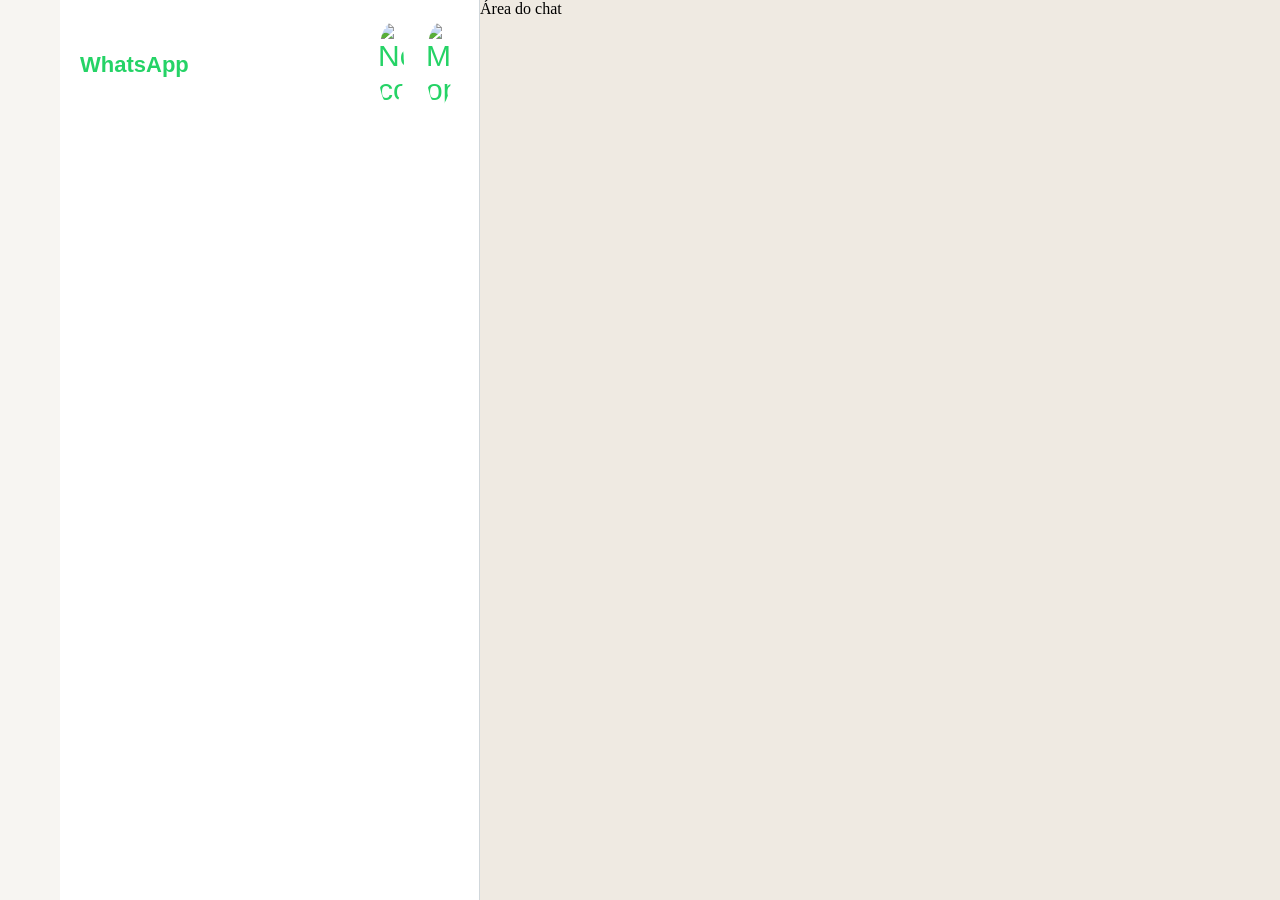
==== Atividade WhatsApp Web/index.html @ bd29b07e "layout aside nova conversa e 3 pontos" ====
<!DOCTYPE html>
<html lang="pt-br">
<head>
  <meta charset="UTF-8">
  <title>WhatsApp Web</title>
  <link rel="stylesheet" href="style.css">
</head>
<body>

  <nav>
    <div class="container-nav">
        <img src="./assets/icons/messages.svg" alt="">
        <img src="./assets/icons/status.svg" alt="">
        <img src="./assets/icons/newsletter.svg" alt="">
        <img src="./assets/icons/community.svg" alt="">
    </div>
    <div class="container-nav">
        <img src="./assets/icons/settings.svg" alt="">
        <img src="./assets/imgs/150.jpeg" alt="">
    </div>
  </nav>

  <aside>
    <div class="header-lista">
      <h1>WhatsApp</h1>
      <div class="icones-header">
          <img src="./assets/icons/new-chat.svg" alt="Nova conversa">
          <img src="./assets/icons/more-settings.svg" alt="Mais opções">
      </div>      
    </div>
  </aside>

  <main>
    Área do chat
  </main>

</body>
</html>
---- Atividade WhatsApp Web/style.css ----
* {
  margin: 0;
  padding: 0;
  text-decoration: none;
  box-sizing: border-box;
}

img {
  display: block;
  max-width: 100%;
}

body {
  height: 100dvh;
  display: grid;
  grid-template-columns: 60px minmax(280px, 420px) 1fr;
  grid-template-rows: 1fr;
  grid-template-areas:
    "icones lista chat";
}

nav {
  grid-area: icones;
  background-color: #F7F5F2;
  display: flex;
  flex-direction: column;
  justify-content: space-between;
  padding: 10px;
}

.container-nav {
  display: flex;
  flex-direction: column;
  justify-content: space-between;
  align-items: center;
  gap: 20px;
}

.container-nav > img:hover {
  background-color: #a9a9a993;
}

.container-nav > img {
  width: 40px;
  border-radius: 100%;
  padding: 7px;
}

aside {
  grid-area: lista;
  background-color: #ffffff;
  border-right: 1px solid #d1d7db;
  font-size: 30px;
  font-family: "Helvetica Neue", Helvetica, Arial, sans-serif;
  color: #25D366;
}

.header-lista {
  display: flex;
  justify-content: space-between;
  align-items: center;
  padding: 16px 20px;
}

.header-lista h1 {
  color: #25d366;
  font-size: 22px;
  font-weight: 600;
}

.icones-header {
  display: flex;
  align-items: center;
  gap: 8px;
}

.icones-header img {
  width: 40px;
  padding: 7px;
  border-radius: 100%;
  cursor: pointer;
}

.icones-header img:hover {
  background-color: #a9a9a993;
}

main {
  grid-area: chat;
  background-color: #efeae2;
}

@media (max-width: 800px) {
  body {
    grid-template-columns: 1fr;
    grid-template-rows: 50px 1fr;
    grid-template-areas:
      "icones"
      "chat";
  }

  aside {
    display: none;
  }
}
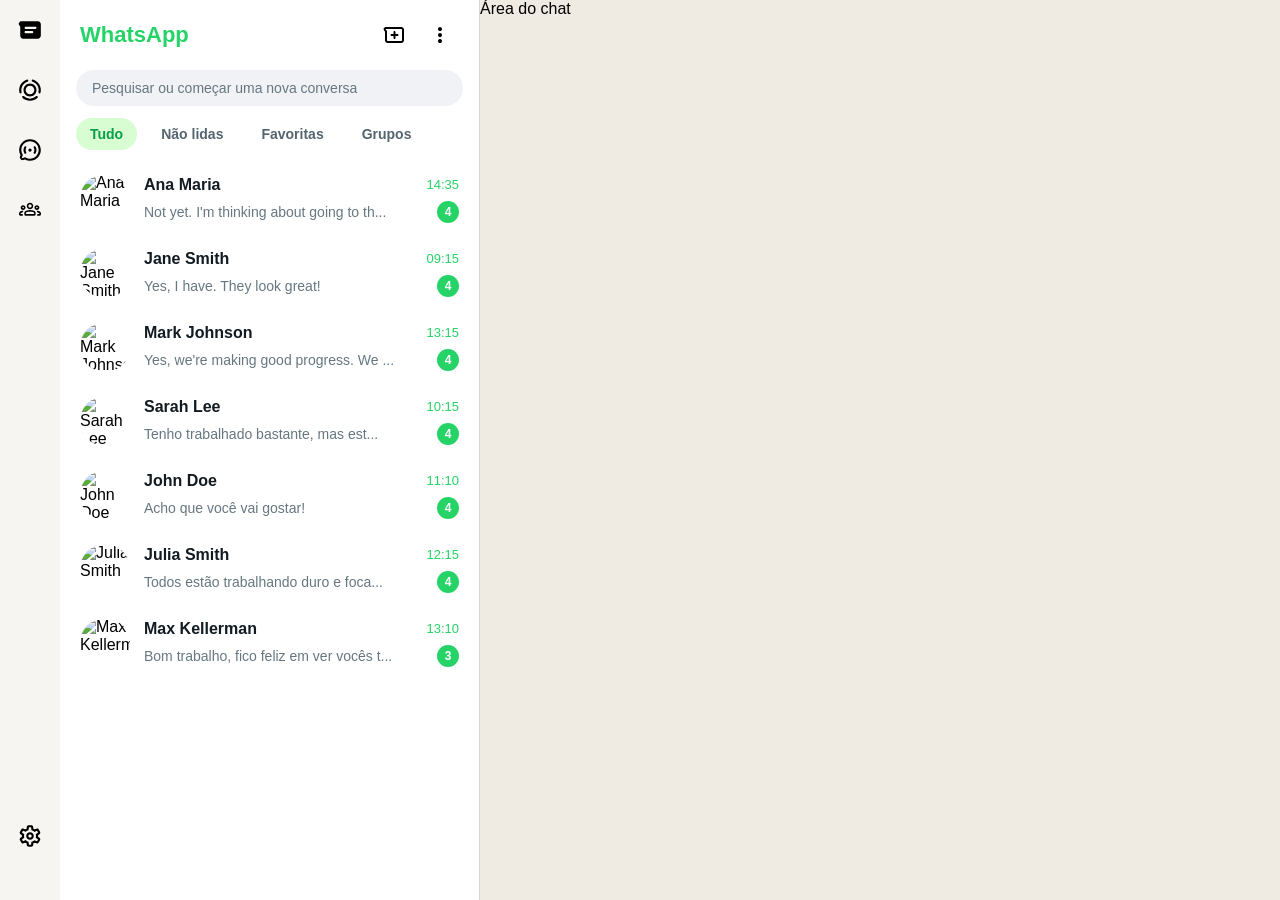
==== commit 9ba865e5: "conversas arrumar imagem" ====
--- a/Atividade WhatsApp Web/index.html
+++ b/Atividade WhatsApp Web/index.html
@@ -22,12 +22,84 @@
 
   <aside>
     <div class="header-lista">
-      <h1>WhatsApp</h1>
-      <div class="icones-header">
-          <img src="./assets/icons/new-chat.svg" alt="Nova conversa">
-          <img src="./assets/icons/more-settings.svg" alt="Mais opções">
-      </div>      
+        <h1>WhatsApp</h1>
+        <div class="icones-header">
+            <img src="./assets/icons/new-chat.svg" alt="Nova conversa">
+            <img src="./assets/icons/more-settings.svg" alt="Mais opções">
+        </div>
     </div>
+
+    <div class="container-busca">
+        <input type="text" placeholder="Pesquisar ou começar uma nova conversa">
+    </div>
+
+    <div class="tabs">
+        <button class="tab tab-ativa">Tudo</button>
+        <button class="tab">Não lidas</button>
+        <button class="tab">Favoritas</button>
+        <button class="tab">Grupos</button>
+    </div>
+
+    <div class="lista-conversas">
+
+        <div class="conversa">
+            <img class="avatar" src="./assets/imgs/ana-maria.jpeg" alt="Ana Maria">
+            <h3 class="nome">Ana Maria</h3>
+            <span class="hora">14:35</span>
+            <p class="mensagem">Not yet. I'm thinking about going to th...</p>
+            <span class="badge">4</span>
+        </div>
+
+        <div class="conversa">
+            <img class="avatar" src="./assets/imgs/jane-smith.jpeg" alt="Jane Smith">
+            <h3 class="nome">Jane Smith</h3>
+            <span class="hora">09:15</span>
+            <p class="mensagem">Yes, I have. They look great!</p>
+            <span class="badge">4</span>
+        </div>
+
+        <div class="conversa">
+            <img class="avatar" src="./assets/imgs/mark-johnson.jpeg" alt="Mark Johnson">
+            <h3 class="nome">Mark Johnson</h3>
+            <span class="hora">13:15</span>
+            <p class="mensagem">Yes, we're making good progress. We ...</p>
+            <span class="badge">4</span>
+        </div>
+
+        <div class="conversa">
+            <img class="avatar" src="./assets/imgs/sarah-lee.jpeg" alt="Sarah Lee">
+            <h3 class="nome">Sarah Lee</h3>
+            <span class="hora">10:15</span>
+            <p class="mensagem">Tenho trabalhado bastante, mas est...</p>
+            <span class="badge">4</span>
+        </div>
+
+        <div class="conversa">
+            <img class="avatar" src="./assets/imgs/john-doe.jpeg" alt="John Doe">
+            <h3 class="nome">John Doe</h3>
+            <span class="hora">11:10</span>
+            <p class="mensagem">Acho que você vai gostar!</p>
+            <span class="badge">4</span>
+        </div>
+
+        <div class="conversa">
+            <img class="avatar" src="./assets/imgs/julia-smith.jpeg" alt="Julia Smith">
+            <h3 class="nome">Julia Smith</h3>
+            <span class="hora">12:15</span>
+            <p class="mensagem">Todos estão trabalhando duro e foca...</p>
+            <span class="badge">4</span>
+        </div>
+
+        <div class="conversa">
+            <img class="avatar" src="./assets/imgs/max-kellerman.jpeg" alt="Max Kellerman">
+            <h3 class="nome">Max Kellerman</h3>
+            <span class="hora">13:10</span>
+            <p class="mensagem">Bom trabalho, fico feliz em ver vocês t...</p>
+            <span class="badge">3</span>
+        </div>
+
+    </div>
+
   </aside>
 
   <main>
--- a/Atividade WhatsApp Web/style.css
+++ b/Atividade WhatsApp Web/style.css
@@ -3,6 +3,7 @@
   padding: 0;
   text-decoration: none;
   box-sizing: border-box;
+  font-family: Arial, Helvetica, sans-serif;
 }
 
 img {
@@ -19,20 +20,21 @@
     "icones lista chat";
 }
 
+/* ===== NAV (coluna de ícones) ===== */
+
 nav {
   grid-area: icones;
   background-color: #F7F5F2;
-  display: flex;
-  flex-direction: column;
-  justify-content: space-between;
+  display: grid;
+  grid-template-rows: 1fr auto;
   padding: 10px;
 }
 
 .container-nav {
-  display: flex;
-  flex-direction: column;
-  justify-content: space-between;
-  align-items: center;
+  display: grid;
+  grid-auto-flow: row;
+  justify-items: center;
+  align-content: start;
   gap: 20px;
 }
 
@@ -45,19 +47,21 @@
   border-radius: 100%;
   padding: 7px;
 }
+
+/* ===== ASIDE (lista de conversas) ===== */
 
 aside {
   grid-area: lista;
   background-color: #ffffff;
   border-right: 1px solid #d1d7db;
-  font-size: 30px;
-  font-family: "Helvetica Neue", Helvetica, Arial, sans-serif;
-  color: #25D366;
+  display: grid;
+  grid-template-rows: auto auto auto 1fr;
+  overflow: hidden;
 }
 
 .header-lista {
-  display: flex;
-  justify-content: space-between;
+  display: grid;
+  grid-template-columns: 1fr auto;
   align-items: center;
   padding: 16px 20px;
 }
@@ -69,13 +73,14 @@
 }
 
 .icones-header {
-  display: flex;
+  display: grid;
+  grid-auto-flow: column;
   align-items: center;
   gap: 8px;
 }
 
 .icones-header img {
-  width: 40px;
+  width: 40;
   padding: 7px;
   border-radius: 100%;
   cursor: pointer;
@@ -84,6 +89,122 @@
 .icones-header img:hover {
   background-color: #a9a9a993;
 }
+
+.container-busca {
+  display: grid;
+  padding: 0 16px 12px 16px;
+}
+
+.container-busca input {
+  border: none;
+  outline: none;
+  background-color: #f0f2f5;
+  border-radius: 20px;
+  padding: 10px 16px;
+  font-size: 14px;
+  color: #111b21;
+}
+
+.container-busca input::placeholder {
+  color: #667781;
+}
+
+.tabs {
+  display: grid;
+  grid-auto-flow: column;
+  justify-content: start;
+  gap: 10px;
+  padding: 0 16px 12px 16px;
+}
+
+.tab {
+  border: none;
+  background-color: transparent;
+  color: #54656f;
+  font-size: 14px;
+  font-weight: 600;
+  padding: 8px 14px;
+  border-radius: 20px;
+  cursor: pointer;
+}
+
+.tab-ativa {
+  background-color: #d9fdd3;
+  color: #08a047;
+}
+
+.lista-conversas {
+  display: grid;
+  grid-auto-rows: max-content;
+  overflow-y: auto;
+}
+
+.conversa {
+  display: grid;
+  grid-template-columns: 50px 1fr auto;
+  grid-template-rows: auto auto;
+  grid-template-areas:
+    "avatar nome hora"
+    "avatar mensagem badge";
+  column-gap: 14px;
+  row-gap: 4px;
+  padding: 12px 20px;
+  align-items: center;
+  cursor: pointer;
+}
+
+.conversa:hover {
+  background-color: #f5f5f5;
+}
+
+.conversa .avatar {
+  grid-area: avatar;
+  grid-row: 1 / 3;
+  width: 50px;
+  height: 50px;
+  border-radius: 100%;
+  object-fit: cover;
+  align-self: center;
+}
+
+.conversa .nome {
+  grid-area: nome;
+  font-size: 16px;
+  font-weight: 600;
+  color: #111b21;
+}
+
+.conversa .hora {
+  grid-area: hora;
+  font-size: 13px;
+  color: #25d366;
+  justify-self: end;
+}
+
+.conversa .mensagem {
+  grid-area: mensagem;
+  font-size: 14px;
+  color: #667781;
+  overflow: hidden;
+  text-overflow: ellipsis;
+  white-space: nowrap;
+}
+
+.conversa .badge {
+  grid-area: badge;
+  justify-self: end;
+  background-color: #25d366;
+  color: #ffffff;
+  font-size: 12px;
+  font-weight: 600;
+  width: 22px;
+  height: 22px;
+  border-radius: 100%;
+  display: grid;
+  place-items: center;
+}
+
+/* ===== MAIN (área do chat) ===== */
 
 main {
   grid-area: chat;
@@ -102,4 +223,4 @@
   aside {
     display: none;
   }
-}+}
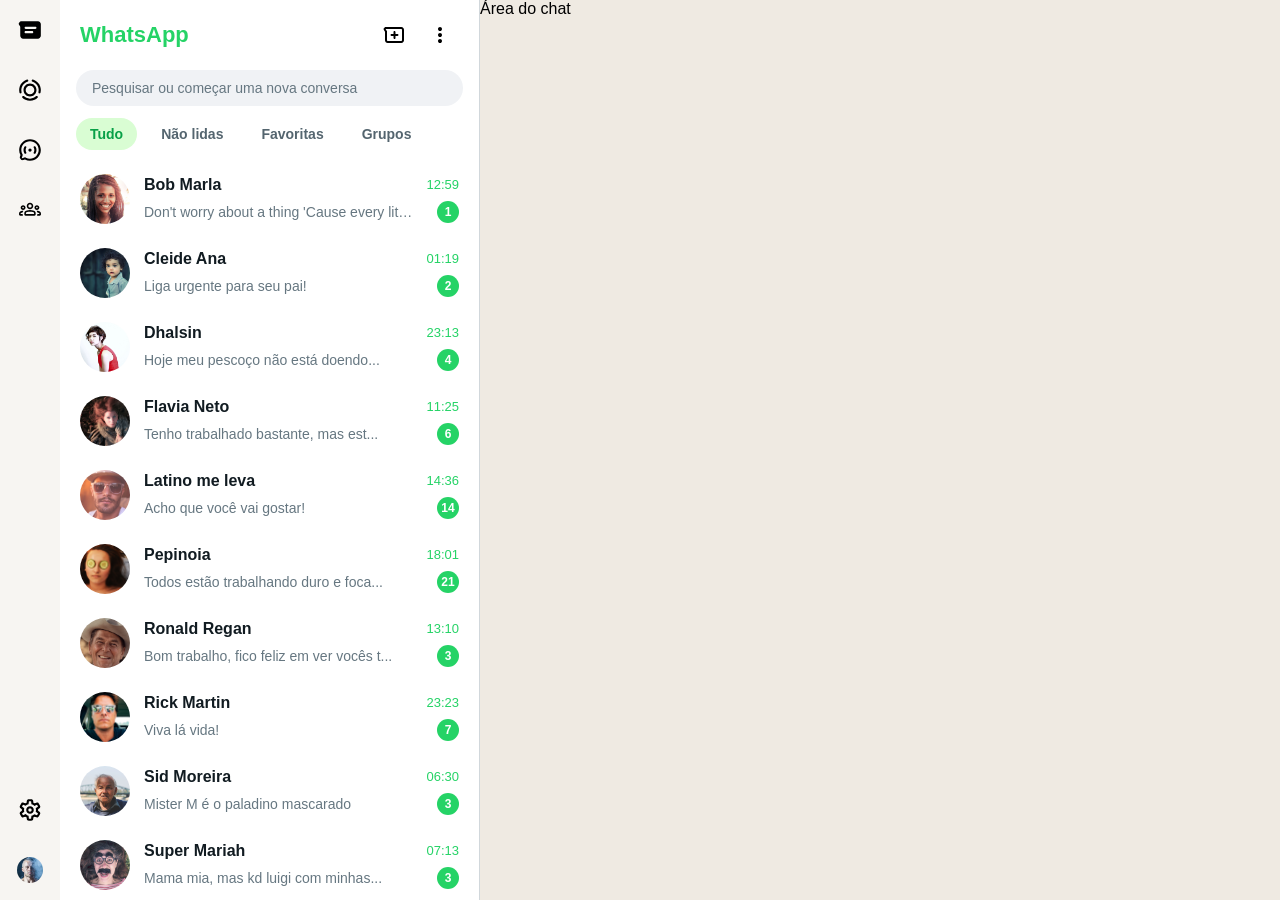
==== commit 58f1b93a: "Correcao das imagens, textos, qtde msg," ====
--- a/Atividade WhatsApp Web/index.html
+++ b/Atividade WhatsApp Web/index.html
@@ -16,7 +16,7 @@
     </div>
     <div class="container-nav">
         <img src="./assets/icons/settings.svg" alt="">
-        <img src="./assets/imgs/150.jpeg" alt="">
+        <img src="./assets/imgs/Dono_WhatsApp.jpg" alt="Dono do WhatsApp">
     </div>
   </nav>
 
@@ -43,58 +43,82 @@
     <div class="lista-conversas">
 
         <div class="conversa">
-            <img class="avatar" src="./assets/imgs/ana-maria.jpeg" alt="Ana Maria">
-            <h3 class="nome">Ana Maria</h3>
-            <span class="hora">14:35</span>
-            <p class="mensagem">Not yet. I'm thinking about going to th...</p>
+            <img class="avatar" src="./assets/imgs/Bob_Marla.jpg" alt="Bob Marla">
+            <h3 class="nome">Bob Marla</h3>
+            <span class="hora">12:59</span>
+            <p class="mensagem">Don't worry about a thing 'Cause every little...</p>
+            <span class="badge">1</span>
+        </div>
+
+        <div class="conversa">
+            <img class="avatar" src="./assets/imgs/Cleide_Ana.jpg" alt="Cleide Ana">
+            <h3 class="nome">Cleide Ana</h3>
+            <span class="hora">01:19</span>
+            <p class="mensagem">Liga urgente para seu pai!</p>
+            <span class="badge">2</span>
+        </div>
+
+        <div class="conversa">
+            <img class="avatar" src="./assets/imgs/Dhalsin.jpg" alt="Dhalsin">
+            <h3 class="nome">Dhalsin</h3>
+            <span class="hora">23:13</span>
+            <p class="mensagem">Hoje meu pescoço não está doendo...</p>
             <span class="badge">4</span>
         </div>
 
         <div class="conversa">
-            <img class="avatar" src="./assets/imgs/jane-smith.jpeg" alt="Jane Smith">
-            <h3 class="nome">Jane Smith</h3>
-            <span class="hora">09:15</span>
-            <p class="mensagem">Yes, I have. They look great!</p>
-            <span class="badge">4</span>
+            <img class="avatar" src="./assets/imgs/Flavia_Neto.jpg" alt="Flavia Neto">
+            <h3 class="nome">Flavia Neto</h3>
+            <span class="hora">11:25</span>
+            <p class="mensagem">Tenho trabalhado bastante, mas est...</p>
+            <span class="badge">6</span>
         </div>
 
         <div class="conversa">
-            <img class="avatar" src="./assets/imgs/mark-johnson.jpeg" alt="Mark Johnson">
-            <h3 class="nome">Mark Johnson</h3>
-            <span class="hora">13:15</span>
-            <p class="mensagem">Yes, we're making good progress. We ...</p>
-            <span class="badge">4</span>
+            <img class="avatar" src="./assets/imgs/Latino.jpg" alt="Latino me leva">
+            <h3 class="nome">Latino me leva</h3>
+            <span class="hora">14:36</span>
+            <p class="mensagem">Acho que você vai gostar!</p>
+            <span class="badge">14</span>
         </div>
 
         <div class="conversa">
-            <img class="avatar" src="./assets/imgs/sarah-lee.jpeg" alt="Sarah Lee">
-            <h3 class="nome">Sarah Lee</h3>
-            <span class="hora">10:15</span>
-            <p class="mensagem">Tenho trabalhado bastante, mas est...</p>
-            <span class="badge">4</span>
+            <img class="avatar" src="./assets/imgs/pepinoia.jpg" alt="Pepinoia">
+            <h3 class="nome">Pepinoia</h3>
+            <span class="hora">18:01</span>
+            <p class="mensagem">Todos estão trabalhando duro e foca...</p>
+            <span class="badge">21</span>
         </div>
 
         <div class="conversa">
-            <img class="avatar" src="./assets/imgs/john-doe.jpeg" alt="John Doe">
-            <h3 class="nome">John Doe</h3>
-            <span class="hora">11:10</span>
-            <p class="mensagem">Acho que você vai gostar!</p>
-            <span class="badge">4</span>
+            <img class="avatar" src="./assets/imgs/Reynald_Regan.jpg" alt="Ronald Regan">
+            <h3 class="nome">Ronald Regan</h3>
+            <span class="hora">13:10</span>
+            <p class="mensagem">Bom trabalho, fico feliz em ver vocês t...</p>
+            <span class="badge">3</span>
         </div>
 
         <div class="conversa">
-            <img class="avatar" src="./assets/imgs/julia-smith.jpeg" alt="Julia Smith">
-            <h3 class="nome">Julia Smith</h3>
-            <span class="hora">12:15</span>
-            <p class="mensagem">Todos estão trabalhando duro e foca...</p>
-            <span class="badge">4</span>
+            <img class="avatar" src="./assets/imgs/Rick_Martin.jpg" alt="Rick Martin">
+            <h3 class="nome">Rick Martin</h3>
+            <span class="hora">23:23</span>
+            <p class="mensagem">Viva lá vida!</p>
+            <span class="badge">7</span>
         </div>
 
         <div class="conversa">
-            <img class="avatar" src="./assets/imgs/max-kellerman.jpeg" alt="Max Kellerman">
-            <h3 class="nome">Max Kellerman</h3>
-            <span class="hora">13:10</span>
-            <p class="mensagem">Bom trabalho, fico feliz em ver vocês t...</p>
+            <img class="avatar" src="./assets/imgs/sid_moreira.jpg" alt="Sid Moreira">
+            <h3 class="nome">Sid Moreira</h3>
+            <span class="hora">06:30</span>
+            <p class="mensagem">Mister M é o paladino mascarado</p>
+            <span class="badge">3</span>
+        </div>
+
+        <div class="conversa">
+            <img class="avatar" src="./assets/imgs/Super_Mariah.jpg" alt="Super Mariah">
+            <h3 class="nome">Super Mariah</h3>
+            <span class="hora">07:13</span>
+            <p class="mensagem">Mama mia, mas kd luigi com minhas...</p>
             <span class="badge">3</span>
         </div>
 
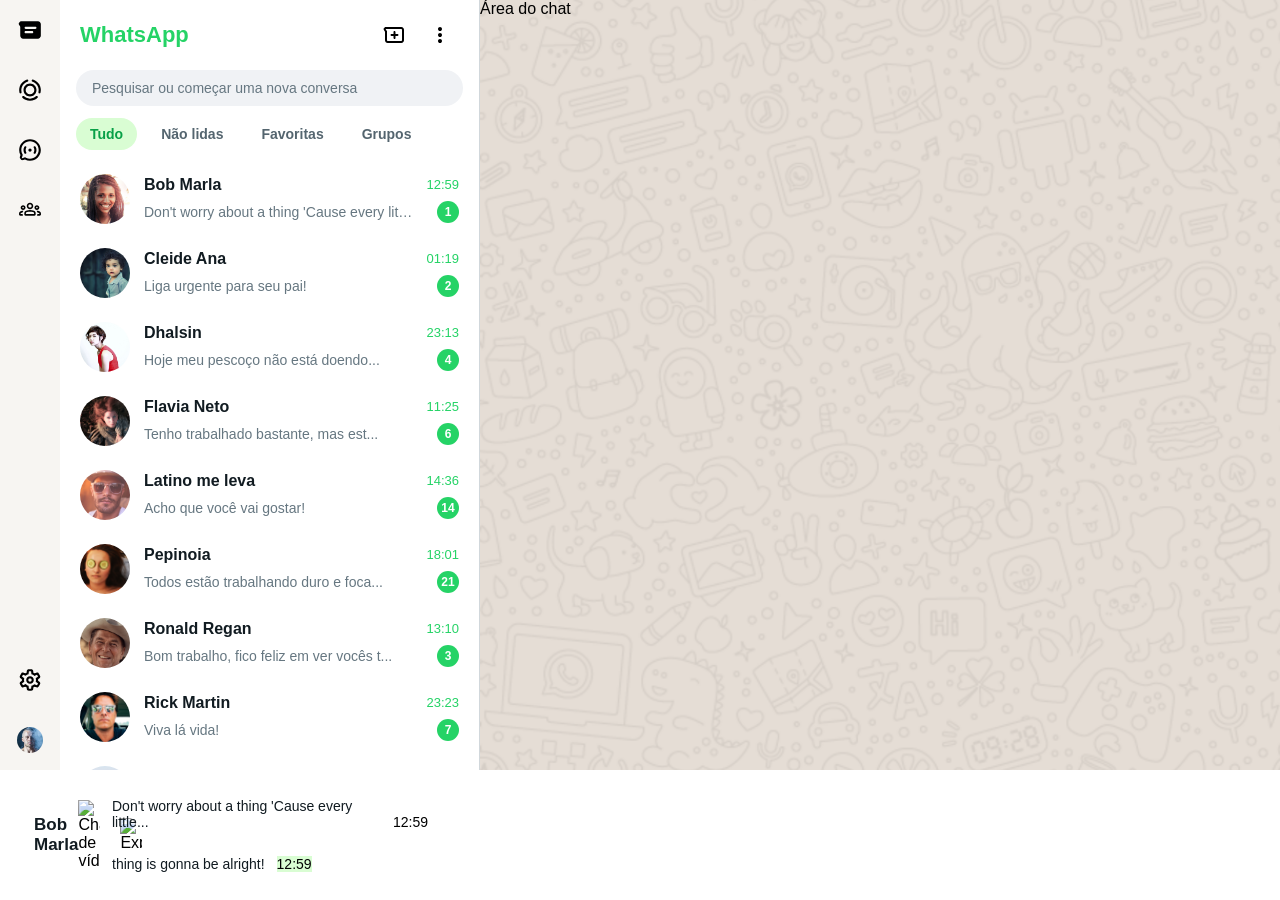
==== commit c1d914b4: "criando os baloes de conversa no html" ====
--- a/Atividade WhatsApp Web/index.html
+++ b/Atividade WhatsApp Web/index.html
@@ -130,5 +130,31 @@
     Área do chat
   </main>
 
-</body>
-</html>+  <div class="header-chat">
+    <div class="perfil-chat">
+        <img class="avatar-chat" src="./assets/imgs/Bob_Marla.jpg" alt="Bob Marla">
+        <h2>Bob Marla</h2>
+    </div>
+    <div class="icones-chat">
+        <img src="./assets/icons/video-call.svg" alt="Chamada de vídeo">
+        <img src="./assets/icons/chevron-down.svg" alt="Expandir">
+        <img src="./assets/icons/more-settings.svg" alt="Mais opções">
+    </div>
+  </div>
+
+  <div class="mensagens">
+
+    <div class="balao enviada">
+        <p>Don't worry about a thing 'Cause every little...</p>
+        <span class="hora">12:59</span>
+    </div>
+
+    <div class="balao recebida">
+        <p>thing is gonna be alright!</p>
+        <span class="hora">12:59</span>
+    </div>
+    
+
+  </div>
+
+     
--- a/Atividade WhatsApp Web/style.css
+++ b/Atividade WhatsApp Web/style.css
@@ -20,7 +20,7 @@
     "icones lista chat";
 }
 
-/* ===== NAV (coluna de ícones) ===== */
+
 
 nav {
   grid-area: icones;
@@ -48,7 +48,7 @@
   padding: 7px;
 }
 
-/* ===== ASIDE (lista de conversas) ===== */
+
 
 aside {
   grid-area: lista;
@@ -126,6 +126,16 @@
   padding: 8px 14px;
   border-radius: 20px;
   cursor: pointer;
+}
+
+.tab:hover {
+  background-color: #d9fdd3;
+  color: #08a047;
+}
+
+.tabs:hover .tab-ativa:not(:hover) {
+  background-color: transparent;
+  color: #54656f;
 }
 
 .tab-ativa {
@@ -204,23 +214,123 @@
   place-items: center;
 }
 
-/* ===== MAIN (área do chat) ===== */
+
 
 main {
   grid-area: chat;
   background-color: #efeae2;
-}
-
-@media (max-width: 800px) {
-  body {
-    grid-template-columns: 1fr;
-    grid-template-rows: 50px 1fr;
-    grid-template-areas:
-      "icones"
-      "chat";
-  }
-
-  aside {
-    display: none;
-  }
-}
+  background-image: url('./assets/imgs/whatsapp_bg.png');
+  background-size: cover;
+  background-position: center;
+  display: grid;
+  grid-template-rows: auto 1fr auto;
+}
+
+.header-chat {
+  display: grid;
+  grid-template-columns: 1fr 1fr auto;
+  align-items: center;
+  background-color:  #ffffff;
+  padding: 10px 20px;
+}
+
+.perfil-chat {
+  display: grid;
+  grid-template-columns: auto 1fr;
+  align-items: center;
+  gap: 14px;
+}
+
+.avatar-chat {
+  width: 44px;
+  height: 44px;
+  border-radius: 100%;
+  object-fit: cover;
+}
+
+.perfil-chat h2 {
+  font-size: 17px;
+  font-weight: 600;
+  color: #111b21;
+}
+
+.icones-chat {
+  display: grid;
+  grid-auto-flow: column;
+  align-items: center;
+  gap: 20px;
+}
+
+.icones-chat img {
+  width: 22px;
+  cursor: pointer;
+}
+
+.mensagens {
+  display: grid;
+  grid-auto-rows: max-content;
+  padding: 20px 40px;
+  gap: 10px;
+  overflow-y: auto;
+}
+
+.balao {
+  display: grid;
+  grid-template-columns: 1fr auto;
+  align-items: end;
+  gap: 12px;
+  padding: 8px 12px;
+  border-radius: 8px;
+  max-width: 60;
+  font-size: 14px;
+}
+
+.balao.recebida {
+  background-color: #ffffff;
+  justify-self: start;
+}
+
+.balao.recebida .hora {
+  background-color:  #d9fdd3;
+  justify-self: end;
+}
+
+.balao p {
+  color: #111b21;
+}
+
+.hora-msg {
+  font-size: 11px;
+  color: #667781; 
+}
+
+.input-mensagem {
+  display: grid;
+  grid-template-columns: auto auto 1fr auto;
+  align-items: center;
+  gap: 14px;
+  padding: 10px 20px;
+  background-color: #ffffff;
+}
+
+.input-mensagem img {
+  width: 24px;
+  cursor: pointer;
+  
+}
+
+.botao-enviar {
+  width: 26px !important;
+}
+
+.input-mensagem input {
+  border: none;
+  outline: none;
+  background-color: #f0f2f5;
+  border-radius: 20px;
+  padding: 10px 16px;
+  font-size: 14px;
+  color: #111b21;
+}
+
+
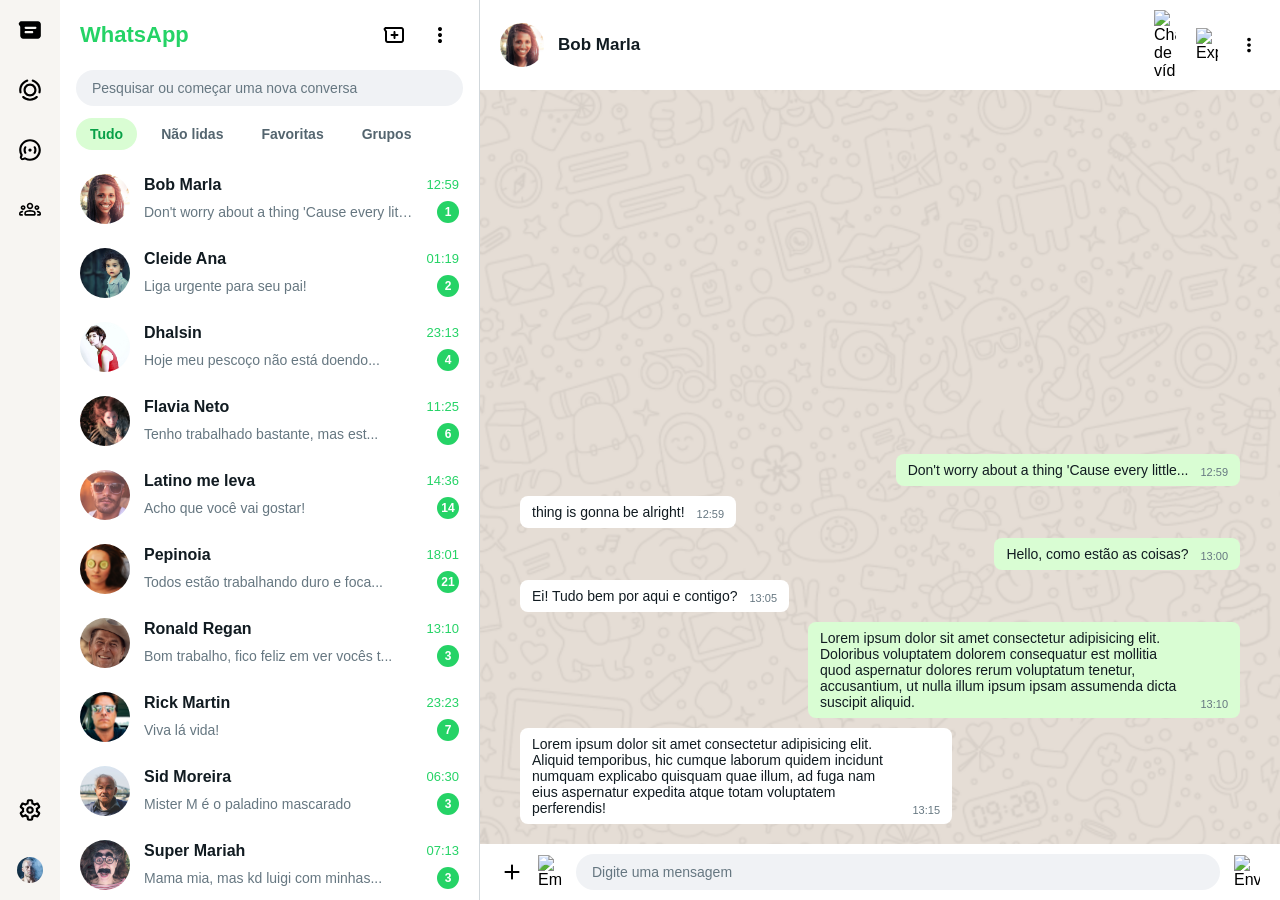
==== commit a823b4c2: "Correção Margin TOP e layout" ====
--- a/Atividade WhatsApp Web/index.html
+++ b/Atividade WhatsApp Web/index.html
@@ -127,8 +127,6 @@
   </aside>
 
   <main>
-    Área do chat
-  </main>
 
   <div class="header-chat">
     <div class="perfil-chat">
@@ -146,15 +144,44 @@
 
     <div class="balao enviada">
         <p>Don't worry about a thing 'Cause every little...</p>
-        <span class="hora">12:59</span>
+        <span class="hora-msg">12:59</span>
     </div>
 
     <div class="balao recebida">
         <p>thing is gonna be alright!</p>
-        <span class="hora">12:59</span>
+        <span class="hora-msg">12:59</span>
     </div>
-    
+
+    <div class="balao enviada">
+            <p>Hello, como estão as coisas?</p>
+            <span class="hora-msg">13:00</span>
+        </div>
+
+        <div class="balao recebida">
+            <p>Ei! Tudo bem por aqui e contigo?</p>
+            <span class="hora-msg">13:05</span>
+        </div>
+
+        <div class="balao enviada">
+            <p>Lorem ipsum dolor sit amet consectetur adipisicing elit. Doloribus voluptatem dolorem consequatur est mollitia quod aspernatur dolores rerum voluptatum tenetur, accusantium, ut nulla illum ipsum ipsam assumenda dicta suscipit aliquid.</p>
+            <span class="hora-msg">13:10</span>
+        </div>
+
+        <div class="balao recebida">
+            <p>Lorem ipsum dolor sit amet consectetur adipisicing elit. Aliquid temporibus, hic cumque laborum quidem incidunt numquam explicabo quisquam quae illum, ad fuga nam eius aspernatur expedita atque totam voluptatem perferendis!</p>
+            <span class="hora-msg">13:15</span>
+        </div>
 
   </div>
 
+  <div class="input-mensagem">
+      <img src="./assets/icons/plus.svg" alt="Anexar">
+      <img src="./assets/icons/emoji.svg" alt="Emoji">
+      <input type="text" placeholder="Digite uma mensagem">
+      <img class="botao-enviar" src="./assets/icons/send.svg" alt="Enviar">
+  </div>
+
+  </main>
+</body>
+</html>
      
--- a/Atividade WhatsApp Web/style.css
+++ b/Atividade WhatsApp Web/style.css
@@ -228,7 +228,7 @@
 
 .header-chat {
   display: grid;
-  grid-template-columns: 1fr 1fr auto;
+  grid-template-columns: 1fr auto;
   align-items: center;
   background-color:  #ffffff;
   padding: 10px 20px;
@@ -269,9 +269,11 @@
 .mensagens {
   display: grid;
   grid-auto-rows: max-content;
+  align-content: start;
+  gap: 10px;
   padding: 20px 40px;
-  gap: 10px;
   overflow-y: auto;
+  margin-top: auto;
 }
 
 .balao {
@@ -281,7 +283,7 @@
   gap: 12px;
   padding: 8px 12px;
   border-radius: 8px;
-  max-width: 60;
+  max-width: 60%;
   font-size: 14px;
 }
 
@@ -290,7 +292,7 @@
   justify-self: start;
 }
 
-.balao.recebida .hora {
+.balao.enviada {
   background-color:  #d9fdd3;
   justify-self: end;
 }
@@ -333,4 +335,20 @@
   color: #111b21;
 }
 
-
+.input-mensagem input::placeholder {
+  color: #667781;
+}
+
+@media (max-width: 800px) {
+  body {
+    grid-template-columns: 1fr;
+    grid-template-rows: 50px 1fr;
+    grid-template-areas:
+      "icones"
+      "chat";
+  }
+
+  aside {
+    display: none;
+  }
+}
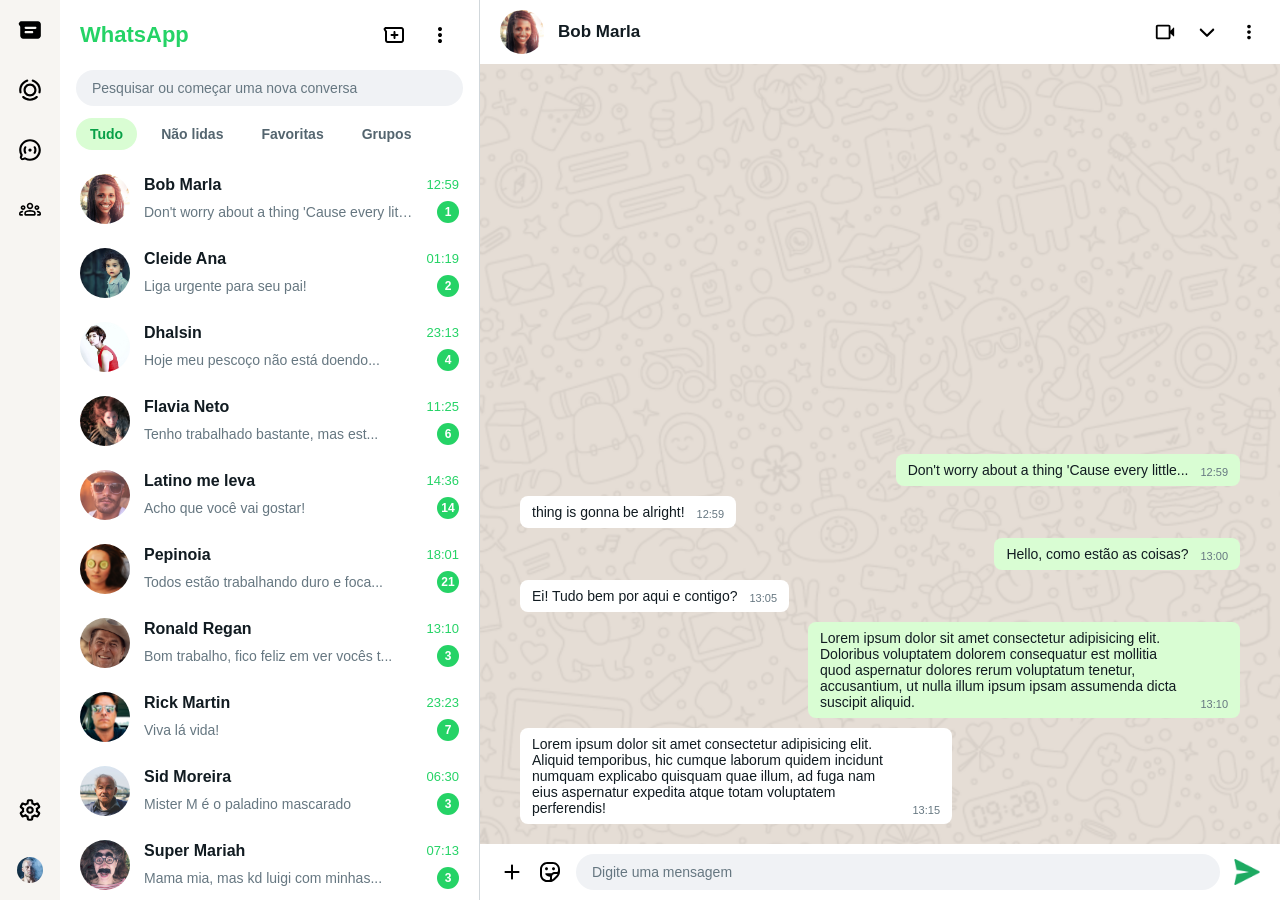
==== commit 98d77cec: "correção de link com nomes das imagens no html" ====
--- a/Atividade WhatsApp Web/index.html
+++ b/Atividade WhatsApp Web/index.html
@@ -134,8 +134,8 @@
         <h2>Bob Marla</h2>
     </div>
     <div class="icones-chat">
-        <img src="./assets/icons/video-call.svg" alt="Chamada de vídeo">
-        <img src="./assets/icons/chevron-down.svg" alt="Expandir">
+        <img src="./assets/icons/video-cam.svg" alt="Chamada de vídeo">
+        <img src="./assets/icons/down-menu.svg" alt="Expandir">
         <img src="./assets/icons/more-settings.svg" alt="Mais opções">
     </div>
   </div>
@@ -176,9 +176,9 @@
 
   <div class="input-mensagem">
       <img src="./assets/icons/plus.svg" alt="Anexar">
-      <img src="./assets/icons/emoji.svg" alt="Emoji">
+      <img src="./assets/icons/expressions.svg" alt="expressões">
       <input type="text" placeholder="Digite uma mensagem">
-      <img class="botao-enviar" src="./assets/icons/send.svg" alt="Enviar">
+      <img class="botao-enviar" src="./assets/icons/send-message.png" alt="Enviar">
   </div>
 
   </main>
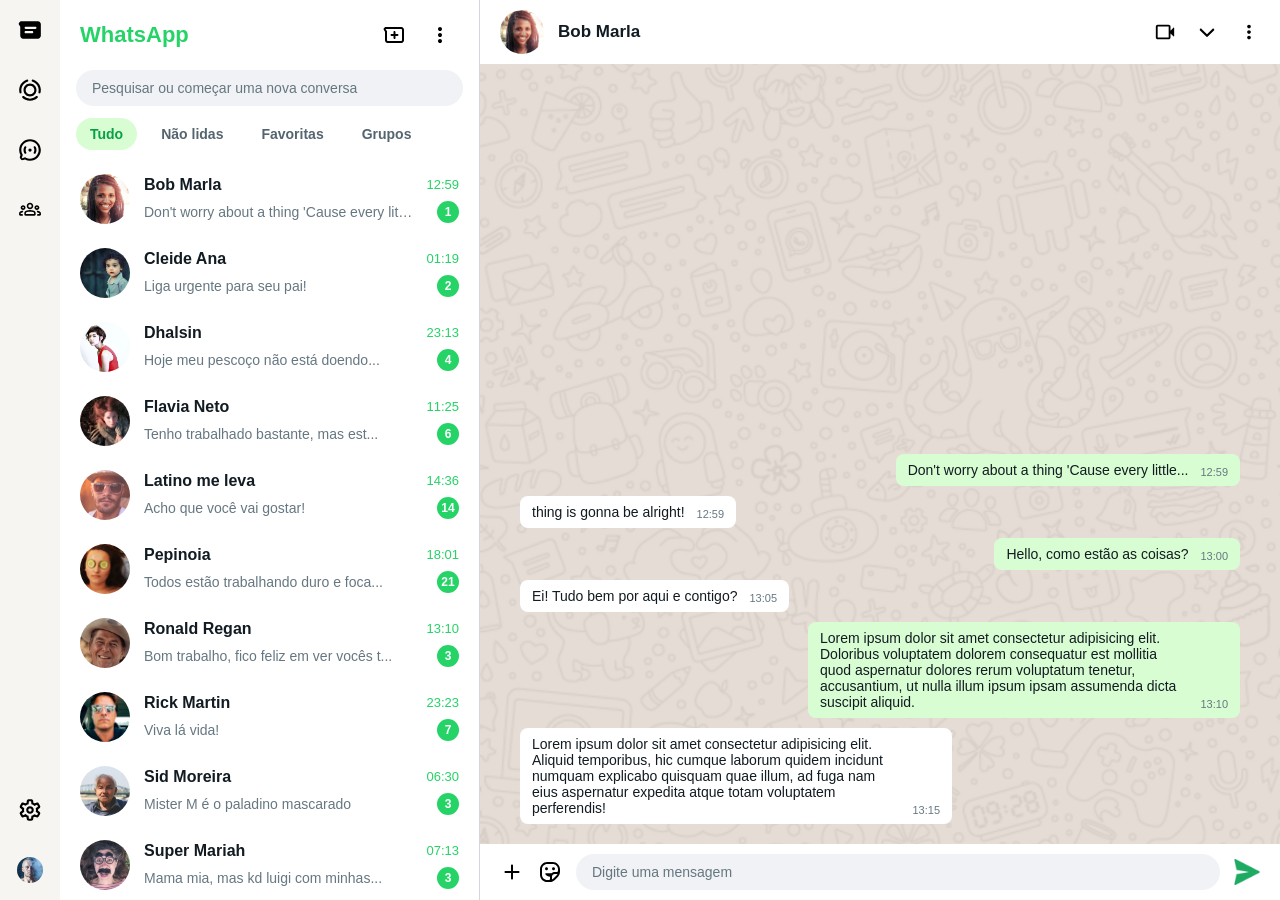
==== commit 48c4ab53: "criacao do script.js , usuario.js" ====
--- a/Atividade WhatsApp Web/index.html
+++ b/Atividade WhatsApp Web/index.html
@@ -4,6 +4,7 @@
   <meta charset="UTF-8">
   <title>WhatsApp Web</title>
   <link rel="stylesheet" href="style.css">
+  <script src="script.js" defer type="module"></script>
 </head>
 <body>
 
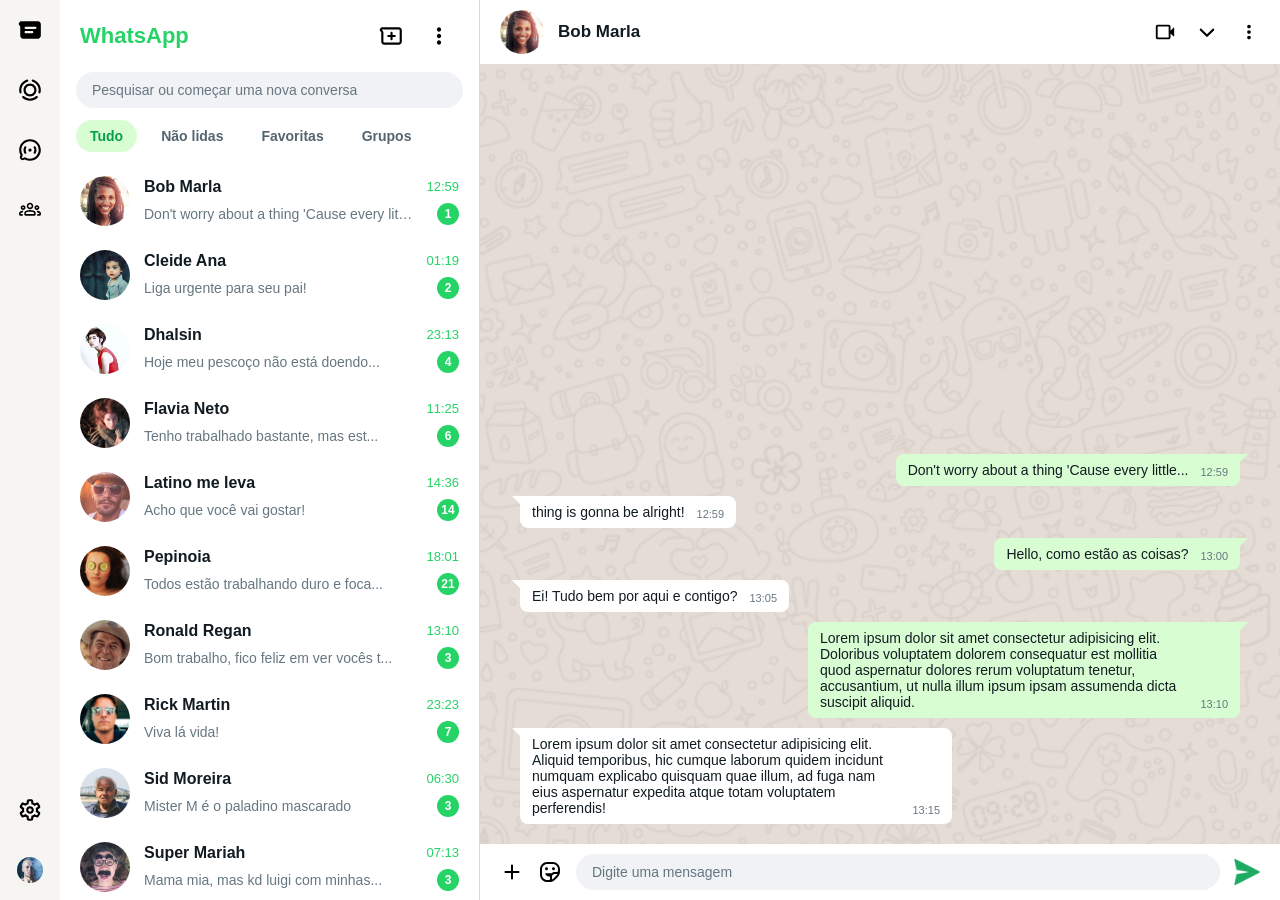
==== commit 48ab4e4a: "Apanhando nas correções, inserido perfil, corrigido tamanho das fotos," ====
--- a/Atividade WhatsApp Web/index.html
+++ b/Atividade WhatsApp Web/index.html
@@ -3,8 +3,10 @@
 <head>
   <meta charset="UTF-8">
   <title>WhatsApp Web</title>
-  <link rel="stylesheet" href="style.css">
-  <script src="script.js" defer type="module"></script>
+    <link rel="stylesheet" href="style.css">
+    <script type="module" src="script.js"></script>
+    <script src="trecho-perfil.js" defer></script>
+
 </head>
 <body>
 
@@ -17,11 +19,69 @@
     </div>
     <div class="container-nav">
         <img src="./assets/icons/settings.svg" alt="">
-        <img src="./assets/imgs/Dono_WhatsApp.jpg" alt="Dono do WhatsApp">
+    
+        <img id="abrir-perfil" src="./assets/imgs/Dono_WhatsApp.jpg" alt="Dono do WhatsApp">
     </div>
   </nav>
 
   <aside>
+
+    <div class="painel-perfil" id="painel-perfil">
+
+        <h1 class="titulo-perfil">Perfil</h1>
+
+        <div class="foto-perfil-container">
+            <img class="foto-perfil" src="./assets/imgs/Dono_WhatsApp.jpg" alt="Foto de perfil">
+        </div>
+
+        <div class="campo-perfil">
+            <span class="label-campo">Nome</span>
+            <p class="valor-campo">Ricardo da Silva</p>
+        </div>
+
+        <div class="campo-perfil">
+            <span class="label-campo">Recado</span>
+            <div class="linha-editavel">
+                <p class="valor-campo">Disponível</p>
+                <img class="icone-acao" src="./assets/icons/cursor-pointer.svg" alt="Editar recado">
+            </div>
+        </div>
+
+        <div class="campo-perfil">
+            <span class="label-campo">Telefone</span>
+            <div class="linha-editavel">
+                <div class="telefone-info">
+                    <img class="icone-info" src="./assets/icons/phone.svg" alt="">
+                    <p class="valor-campo">+55 11 98787 6567</p>
+                </div>
+                <img class="icone-acao" src="./assets/icons/copy-btn.svg" alt="Copiar telefone">
+            </div>
+        </div>
+
+        <div class="trocar-perfil">
+            <h2>Trocar de Perfil</h2>
+            <div class="lista-perfis">
+                <div class="mini-perfil">
+                    <img src="./assets/imgs/Bob_Marla.jpg" alt="Bob Marla">
+                    <span>Bob Marla</span>
+                </div>
+                <div class="mini-perfil">
+                    <img src="./assets/imgs/Latino.jpg" alt="Latino">
+                    <span>Latino</span>
+                </div>
+                <div class="mini-perfil">
+                    <img src="./assets/imgs/Rick_Martin.jpg" alt="Rick Martin">
+                    <span>Rick Martin</span>
+                </div>
+                <div class="mini-perfil">
+                    <img src="./assets/imgs/Super_Mariah.jpg" alt="Super Mariah">
+                    <span>Super Mariah</span>
+                </div>
+            </div>
+        </div>
+
+    </div>
+
     <div class="header-lista">
         <h1>WhatsApp</h1>
         <div class="icones-header">
--- a/Atividade WhatsApp Web/style.css
+++ b/Atividade WhatsApp Web/style.css
@@ -57,6 +57,121 @@
   display: grid;
   grid-template-rows: auto auto auto 1fr;
   overflow: hidden;
+
+  position: relative;
+}
+
+.painel-perfil {
+  display: none;
+  position: absolute;
+  inset: 0;
+  z-index: 10;
+  background-color: #ffffff;
+  overflow-y: auto;
+
+  row-gap: 28px;
+  padding: 24px 20px;
+}
+.painel-perfil.active {
+  display: flex;
+  flex-direction: column;
+}
+
+.titulo-perfil {
+  font-size: 22px;
+  font-weight: 700;
+  color: #111b21;
+}
+
+.foto-perfil-container {
+  display: grid;
+  justify-items: center;
+}
+
+.foto-perfil {
+  width: 160px;
+  height: 160px;
+  border-radius: 100%;
+  object-fit: cover;
+}
+
+.campo-perfil {
+  display: grid;
+  row-gap: 6px;
+}
+
+.label-campo {
+  font-size: 13px;
+  font-weight: 600;
+  color: #667781;
+}
+
+.valor-campo {
+  font-size: 17px;
+  color: #111b21;
+}
+
+.linha-editavel {
+  display: grid;
+  grid-template-columns: 1fr auto;
+  align-items: center;
+}
+
+.telefone-info {
+  display: grid;
+  grid-template-columns: auto 1fr;
+  align-items: center;
+  column-gap: 12px;
+}
+
+.icone-info {
+  width: 18px;
+}
+
+.icone-acao {
+  width: 40px;
+  padding: 7px;
+  border-radius: 100%;
+  cursor: pointer;
+}
+
+.trocar-perfil {
+  display: grid;
+  row-gap: 16px;
+  align-content: start;
+  margin-top: auto;
+}
+
+.trocar-perfil h2 {
+  font-size: 16px;
+  font-weight: 700;
+  color: #111b21;
+}
+
+.lista-perfis {
+  display: grid;
+  grid-auto-flow: column;
+  justify-content: start;
+  column-gap: 24px;
+}
+
+.mini-perfil {
+  display: grid;
+  justify-items: center;
+  row-gap: 6px;
+  cursor: pointer;
+}
+
+.mini-perfil img {
+  width: 56px;
+  height: 56px;
+  border-radius: 100%;
+  object-fit: cover;
+}
+
+.mini-perfil span {
+  font-size: 13px;
+  color: #111b21;
 }
 
 .header-lista {
@@ -80,7 +195,7 @@
 }
 
 .icones-header img {
-  width: 40;
+  width: 40px;
   padding: 7px;
   border-radius: 100%;
   cursor: pointer;
@@ -285,16 +400,44 @@
   border-radius: 8px;
   max-width: 60%;
   font-size: 14px;
+
+    position: relative;
 }
 
 .balao.recebida {
   background-color: #ffffff;
   justify-self: start;
+
+    border-top-left-radius: 0;
+}
+
+.balao.recebida::before {
+  content: "";
+  position: absolute;
+  top: 0;
+  left: -8px;
+  width: 0;
+  height: 0;
+  border-top: 8px solid #ffffff;
+  border-left: 8px solid transparent;
 }
 
 .balao.enviada {
   background-color:  #d9fdd3;
   justify-self: end;
+
+  border-top-right-radius: 0;
+}
+
+.balao.enviada::before {
+  content: "";
+  position: absolute;
+  top: 0;
+  right: -8px;
+  width: 0;
+  height: 0;
+  border-top: 8px solid #d9fdd3;
+  border-right: 8px solid transparent;
 }
 
 .balao p {
@@ -350,5 +493,7 @@
 
   aside {
     display: none;
-  }
-}
+  }  
+  
+}
+
